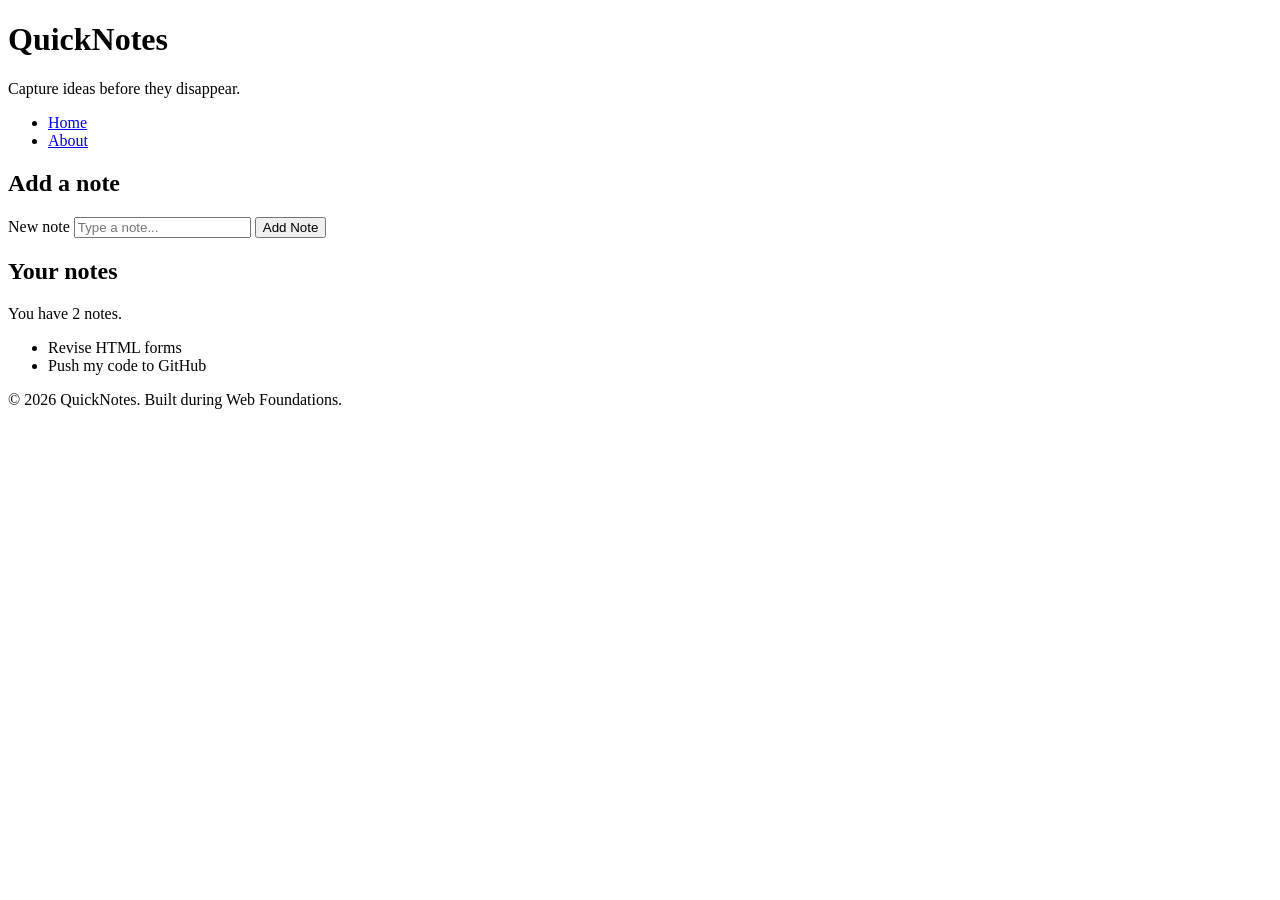
==== index.html @ 0b506798 "day1assingment day1" ====
<!DOCTYPE html>
<html lang="en">
  <head>
    <meta charset="UTF-8" />
    <meta name="viewport" content="width=device-width, initial-scale=1.0" />
    <title>QuickNotes</title>
  </head>
  <body>
    <header>
      <h1>QuickNotes</h1>
      <p>Capture ideas before they disappear.</p>
      <nav>
        <ul>
          <li><a href="index.html">Home</a></li>
          <li><a href="about.html">About</a></li>
        </ul>
      </nav>
    </header>

    <main>
      <section>
        <h2>Add a note</h2>
        <form id="note-form">
          <label for="note-input">New note</label>
          <input type="text" id="note-input" placeholder="Type a note..." />
          <button type="submit">Add Note</button>
        </form>
      </section>

      <section>
        <h2>Your notes</h2>
        <p id="note-count">You have 2 notes.</p>
        <ul id="notes-list">
          <li>Revise HTML forms</li>
          <li>Push my code to GitHub</li>
        </ul>
      </section>
    </main>

    <footer>
      <p>&copy; 2026 QuickNotes. Built during Web Foundations.</p>
    </footer>
  </body>
</html>
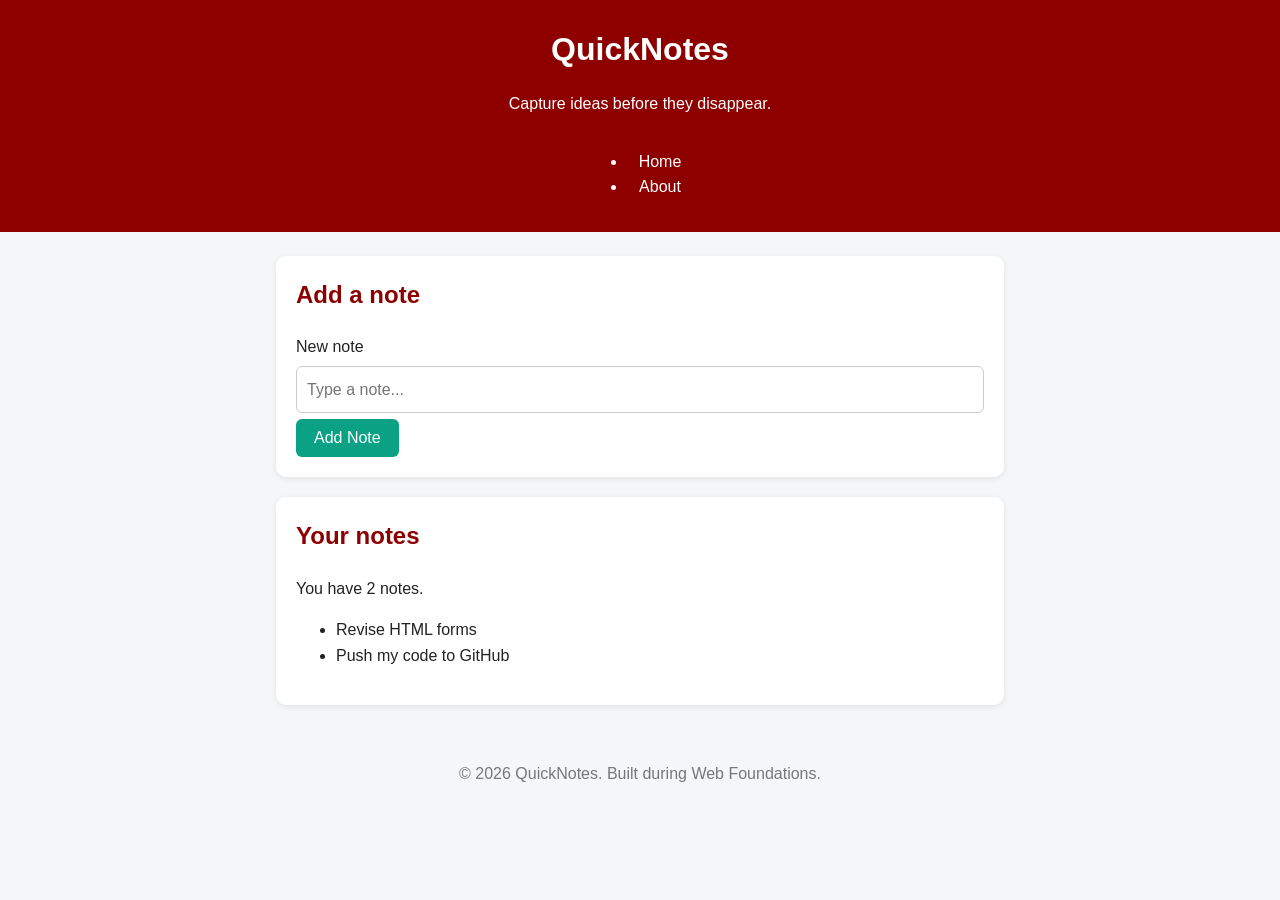
==== commit 8c4855f2: "day2assignments day2" ====
--- a/index.html
+++ b/index.html
@@ -4,6 +4,7 @@
     <meta charset="UTF-8" />
     <meta name="viewport" content="width=device-width, initial-scale=1.0" />
     <title>QuickNotes</title>
+    <link rel="stylesheet" href="style.css" />
   </head>
   <body>
     <header>
--- a/style.css
+++ b/style.css
@@ -0,0 +1,161 @@
+/* 1. Reset and base styles */
+*,
+*::before,
+*::after {
+  box-sizing: border-box;
+}
+ 
+body {
+  margin: 0;
+  font-family: "Segoe UI", Arial, sans-serif;
+  background-color: #f4f6f8;
+  color: #222;
+  line-height: 1.6;
+}
+ 
+/* 2. Header */
+header {
+  background-color: #8e0000;
+  color: white;
+  text-align: center;
+  padding: 24px 16px 16px;
+}
+ 
+header h1 {
+  margin: 0;
+}
+ 
+/* 3. Navigation with Flexbox */
+nav {
+  display: flex;
+  justify-content: center;
+  gap: 16px;
+  margin-top: 12px;
+}
+ 
+nav a {
+  color: white;
+  text-decoration: none;
+  padding: 6px 12px;
+  border-radius: 6px;
+  transition: background-color 0.2s ease;
+}
+ 
+nav a:hover {
+  background-color: rgba(255, 255, 255, 0.2);
+}
+ 
+/* 4. Main content and section cards */
+main {
+  max-width: 760px;
+  margin: 24px auto;
+  padding: 0 16px;
+}
+ 
+section {
+  background: white;
+  padding: 20px;
+  border-radius: 10px;
+  margin-bottom: 20px;
+  box-shadow: 0 2px 6px rgba(0, 0, 0, 0.08);
+}
+ 
+h2,
+h3 {
+  color: #8e0000;
+  margin-top: 0;
+}
+ 
+/* 5. Features as a responsive grid of cards */
+.features {
+  list-style: none;
+  padding: 0;
+  display: grid;
+  grid-template-columns: repeat(auto-fit, minmax(180px, 1fr));
+  gap: 12px;
+}
+ 
+.features li {
+  background-color: #e6f6f1;
+  border-left: 4px solid #0ba184;
+  padding: 12px;
+  border-radius: 6px;
+}
+ 
+/* 6. Shortcuts table */
+table {
+  width: 100%;
+  border-collapse: collapse; /* merge double borders into one */
+}
+ 
+th,
+td {
+  border: 1px solid #ddd;
+  padding: 8px 12px;
+  text-align: left;
+}
+ 
+th {
+  background-color: #f0f0f0;
+}
+ 
+/* 7. Forms */
+form {
+  display: flex;
+  flex-direction: column;
+  gap: 6px;
+}
+ 
+input,
+textarea {
+  width: 100%;
+  padding: 10px;
+  border: 1px solid #ccc;
+  border-radius: 6px;
+  font: inherit; /* use the page font instead of the browser default */
+}
+ 
+input:focus,
+textarea:focus {
+  outline: 2px solid #0ba184;
+  border-color: #0ba184;
+}
+ 
+button {
+  align-self: flex-start;
+  background-color: #0ba184;
+  color: white;
+  border: none;
+  padding: 10px 18px;
+  border-radius: 6px;
+  font-size: 1rem;
+  cursor: pointer;
+  transition: background-color 0.2s ease, transform 0.2s ease;
+}
+ 
+button:hover {
+  background-color: #088a70;
+  transform: translateY(-2px);
+}
+ 
+/* 8. Footer */
+footer {
+  text-align: center;
+  color: #777;
+  padding: 16px;
+}
+ 
+/* 9. Small screens */
+@media (max-width: 600px) {
+  header {
+    padding: 16px 12px 12px;
+  }
+ 
+  header h1 {
+    font-size: 1.6rem;
+  }
+ 
+  section {
+    padding: 16px;
+  }
+}
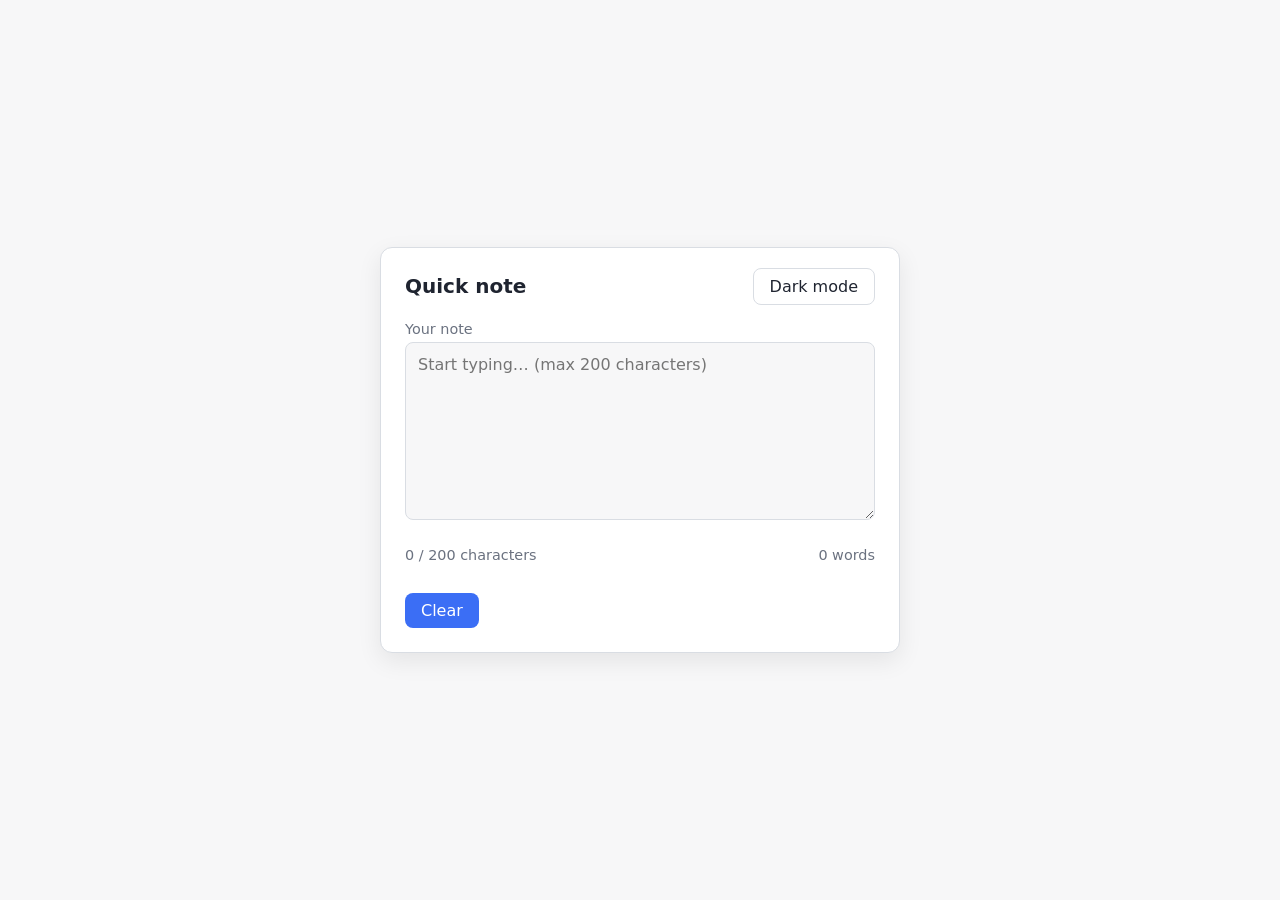
==== commit a563001a: "day4" ====
--- a/index.html
+++ b/index.html
@@ -1,45 +1,33 @@
 <!DOCTYPE html>
 <html lang="en">
-  <head>
-    <meta charset="UTF-8" />
-    <meta name="viewport" content="width=device-width, initial-scale=1.0" />
-    <title>QuickNotes</title>
-    <link rel="stylesheet" href="style.css" />
-  </head>
-  <body>
-    <header>
-      <h1>QuickNotes</h1>
-      <p>Capture ideas before they disappear.</p>
-      <nav>
-        <ul>
-          <li><a href="index.html">Home</a></li>
-          <li><a href="about.html">About</a></li>
-        </ul>
-      </nav>
+<head>
+  <meta charset="UTF-8" />
+  <meta name="viewport" content="width=device-width, initial-scale=1.0" />
+  <title>Day 4 — Note Pad</title>
+  <link rel="stylesheet" href="style.css" />
+  <script src="script.js" defer></script>
+</head>
+<body>
+  <main class="card">
+    <header class="card__header">
+      <h1>Quick note</h1>
+      <button id="theme-toggle" class="btn btn--ghost" type="button">Dark mode</button>
     </header>
 
-    <main>
-      <section>
-        <h2>Add a note</h2>
-        <form id="note-form">
-          <label for="note-input">New note</label>
-          <input type="text" id="note-input" placeholder="Type a note..." />
-          <button type="submit">Add Note</button>
-        </form>
-      </section>
+    <label for="note-text">Your note</label>
+    <textarea
+      id="note-text"
+      name="note-text"
+      rows="8"
+      placeholder="Start typing… (max 200 characters)"
+    ></textarea>
 
-      <section>
-        <h2>Your notes</h2>
-        <p id="note-count">You have 2 notes.</p>
-        <ul id="notes-list">
-          <li>Revise HTML forms</li>
-          <li>Push my code to GitHub</li>
-        </ul>
-      </section>
-    </main>
+    <div class="counters">
+      <p id="char-count" aria-live="polite">0 / 200 characters</p>
+      <p id="word-count" aria-live="polite">0 words</p>
+    </div>
 
-    <footer>
-      <p>&copy; 2026 QuickNotes. Built during Web Foundations.</p>
-    </footer>
-  </body>
+    <button id="clear-btn" class="btn" type="button">Clear</button>
+  </main>
+</body>
 </html>
--- a/style.css
+++ b/style.css
@@ -1,161 +1,120 @@
-/* 1. Reset and base styles */
-*,
-*::before,
-*::after {
-  box-sizing: border-box;
-}
- 
-body {
-  margin: 0;
-  font-family: "Segoe UI", Arial, sans-serif;
-  background-color: #f4f6f8;
-  color: #222;
-  line-height: 1.6;
-}
- 
-/* 2. Header */
-header {
-  background-color: #8e0000;
-  color: white;
-  text-align: center;
-  padding: 24px 16px 16px;
-}
- 
-header h1 {
-  margin: 0;
-}
- 
-/* 3. Navigation with Flexbox */
-nav {
-  display: flex;
-  justify-content: center;
-  gap: 16px;
-  margin-top: 12px;
-}
- 
-nav a {
-  color: white;
-  text-decoration: none;
-  padding: 6px 12px;
-  border-radius: 6px;
-  transition: background-color 0.2s ease;
-}
- 
-nav a:hover {
-  background-color: rgba(255, 255, 255, 0.2);
-}
- 
-/* 4. Main content and section cards */
-main {
-  max-width: 760px;
-  margin: 24px auto;
-  padding: 0 16px;
-}
- 
-section {
-  background: white;
-  padding: 20px;
-  border-radius: 10px;
-  margin-bottom: 20px;
-  box-shadow: 0 2px 6px rgba(0, 0, 0, 0.08);
-}
- 
-h2,
-h3 {
-  color: #8e0000;
-  margin-top: 0;
-}
- 
-/* 5. Features as a responsive grid of cards */
-.features {
-  list-style: none;
-  padding: 0;
-  display: grid;
-  grid-template-columns: repeat(auto-fit, minmax(180px, 1fr));
-  gap: 12px;
-}
- 
-.features li {
-  background-color: #e6f6f1;
-  border-left: 4px solid #0ba184;
-  padding: 12px;
-  border-radius: 6px;
-}
- 
-/* 6. Shortcuts table */
-table {
-  width: 100%;
-  border-collapse: collapse; /* merge double borders into one */
-}
- 
-th,
-td {
-  border: 1px solid #ddd;
-  padding: 8px 12px;
-  text-align: left;
-}
- 
-th {
-  background-color: #f0f0f0;
-}
- 
-/* 7. Forms */
-form {
-  display: flex;
-  flex-direction: column;
-  gap: 6px;
-}
- 
-input,
-textarea {
-  width: 100%;
-  padding: 10px;
-  border: 1px solid #ccc;
-  border-radius: 6px;
-  font: inherit; /* use the page font instead of the browser default */
-}
- 
-input:focus,
-textarea:focus {
-  outline: 2px solid #0ba184;
-  border-color: #0ba184;
-}
- 
-button {
-  align-self: flex-start;
-  background-color: #0ba184;
-  color: white;
-  border: none;
-  padding: 10px 18px;
-  border-radius: 6px;
-  font-size: 1rem;
-  cursor: pointer;
-  transition: background-color 0.2s ease, transform 0.2s ease;
-}
- 
-button:hover {
-  background-color: #088a70;
-  transform: translateY(-2px);
-}
- 
-/* 8. Footer */
-footer {
-  text-align: center;
-  color: #777;
-  padding: 16px;
-}
- 
-/* 9. Small screens */
-@media (max-width: 600px) {
-  header {
-    padding: 16px 12px 12px;
-  }
- 
-  header h1 {
-    font-size: 1.6rem;
-  }
- 
-  section {
-    padding: 16px;
-  }
-}
+:root {
+  --bg: #f7f7f8;
+  --text: #1f2430;
+  --card-bg: #ffffff;
+  --border: #d9dde3;
+  --accent: #3b6ef5;
+  --muted: #6b7280;
+}
+
+body.dark {
+  --bg: #14161a;
+  --text: #e8eaed;
+  --card-bg: #1e2127;
+  --border: #343a43;
+  --accent: #7aa2ff;
+  --muted: #9aa1ac;
+}
+
+* {
+  box-sizing: border-box;
+}
+
+body {
+  margin: 0;
+  min-height: 100vh;
+  display: flex;
+  align-items: center;
+  justify-content: center;
+  padding: 1.5rem;
+  background: var(--bg);
+  color: var(--text);
+  font-family: system-ui, -apple-system, "Segoe UI", sans-serif;
+  transition: background 0.2s ease, color 0.2s ease;
+}
+
+.card {
+  width: 100%;
+  max-width: 520px;
+  background: var(--card-bg);
+  border: 1px solid var(--border);
+  border-radius: 12px;
+  padding: 1.25rem 1.5rem 1.5rem;
+  box-shadow: 0 8px 24px rgba(0, 0, 0, 0.08);
+  transition: background 0.2s ease, border-color 0.2s ease;
+}
+
+.card__header {
+  display: flex;
+  align-items: center;
+  justify-content: space-between;
+  gap: 0.75rem;
+  margin-bottom: 1rem;
+}
+
+h1 {
+  font-size: 1.25rem;
+  margin: 0;
+}
+
+label {
+  display: block;
+  margin-bottom: 0.35rem;
+  font-size: 0.9rem;
+  color: var(--muted);
+}
+
+textarea {
+  width: 100%;
+  resize: vertical;
+  padding: 0.75rem;
+  font: inherit;
+  color: var(--text);
+  background: var(--bg);
+  border: 1px solid var(--border);
+  border-radius: 8px;
+  outline: none;
+}
+
+textarea:focus {
+  border-color: var(--accent);
+}
+
+.counters {
+  display: flex;
+  justify-content: space-between;
+  gap: 1rem;
+  margin: 0.5rem 0 1rem;
+  font-size: 0.9rem;
+  color: var(--muted);
+}
+
+#char-count.warning {
+  color: orange;
+}
+
+#char-count.over {
+  color: red;
+  font-weight: bold;
+}
+
+.btn {
+  display: inline-block;
+  padding: 0.5rem 1rem;
+  font: inherit;
+  color: #fff;
+  background: var(--accent);
+  border: none;
+  border-radius: 8px;
+  cursor: pointer;
+}
+
+.btn--ghost {
+  color: var(--text);
+  background: transparent;
+  border: 1px solid var(--border);
+}
+
+.btn:hover {
+  opacity: 0.9;
+}
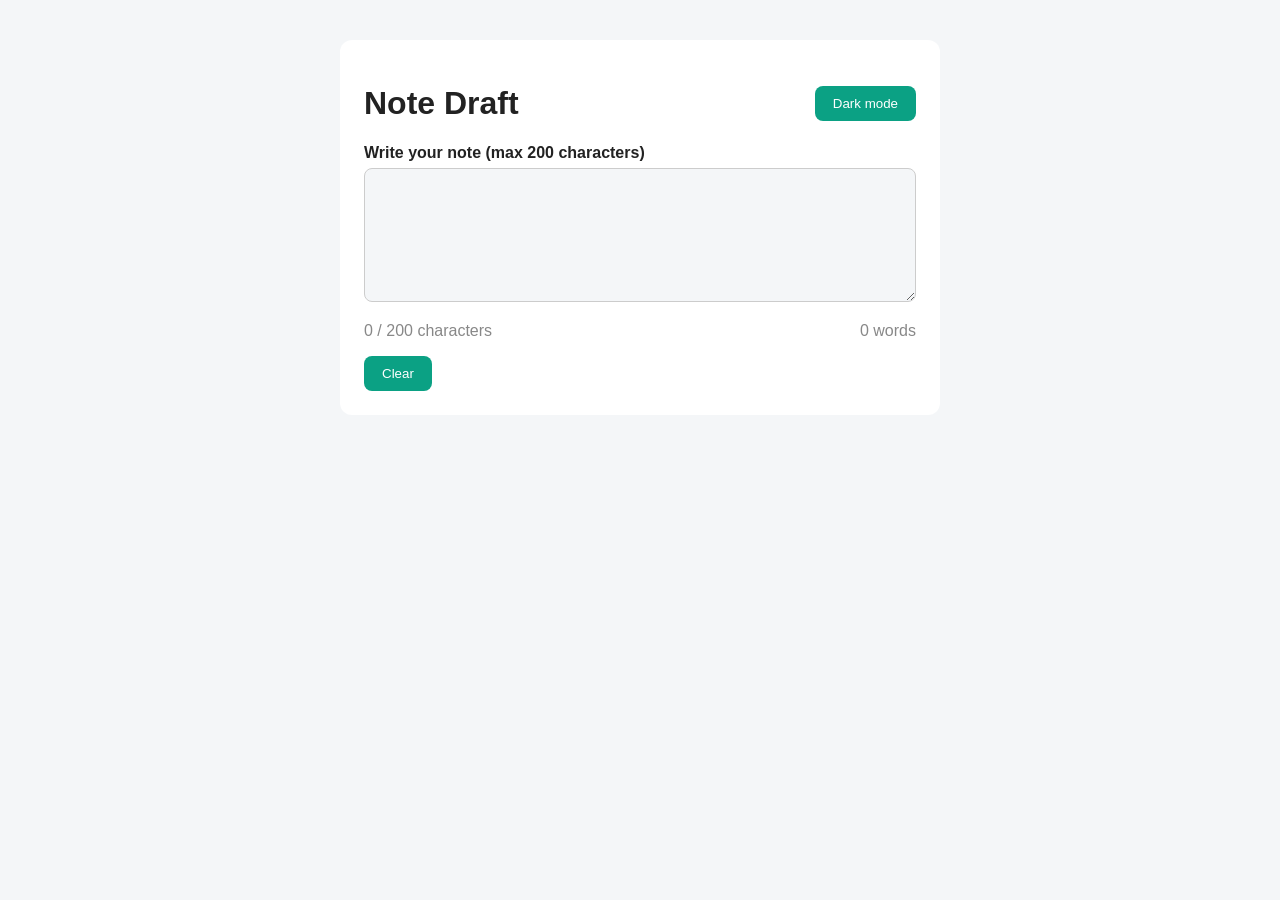
==== commit 0ae60049: "Day4/" ====
--- a/index.html
+++ b/index.html
@@ -1,33 +1,28 @@
 <!DOCTYPE html>
 <html lang="en">
-<head>
-  <meta charset="UTF-8" />
-  <meta name="viewport" content="width=device-width, initial-scale=1.0" />
-  <title>Day 4 — Note Pad</title>
-  <link rel="stylesheet" href="style.css" />
-  <script src="script.js" defer></script>
-</head>
-<body>
-  <main class="card">
-    <header class="card__header">
-      <h1>Quick note</h1>
-      <button id="theme-toggle" class="btn btn--ghost" type="button">Dark mode</button>
-    </header>
-
-    <label for="note-text">Your note</label>
-    <textarea
-      id="note-text"
-      name="note-text"
-      rows="8"
-      placeholder="Start typing… (max 200 characters)"
-    ></textarea>
-
-    <div class="counters">
-      <p id="char-count" aria-live="polite">0 / 200 characters</p>
-      <p id="word-count" aria-live="polite">0 words</p>
-    </div>
-
-    <button id="clear-btn" class="btn" type="button">Clear</button>
-  </main>
-</body>
-</html>+  <head>
+    <meta charset="UTF-8" />
+    <meta name="viewport" content="width=device-width, initial-scale=1.0" />
+    <title>Note Draft</title>
+    <link rel="stylesheet" href="style.css" />
+    <script src="script.js" defer></script>
+  </head>
+  <body>
+    <main>
+      <div class="top-bar">
+        <h1>Note Draft</h1>
+        <button type="button" id="theme-toggle">Dark mode</button>
+      </div>
+ 
+      <label for="note-text">Write your note (max 200 characters)</label>
+      <textarea id="note-text" rows="6"></textarea>
+ 
+      <div class="counters">
+        <p id="char-count">0 / 200 characters</p>
+        <p id="word-count">0 words</p>
+      </div>
+ 
+      <button type="button" id="clear-btn">Clear</button>
+    </main>
+  </body>
+</html
--- a/style.css
+++ b/style.css
@@ -1,120 +1,83 @@
 :root {
-  --bg: #f7f7f8;
-  --text: #1f2430;
-  --card-bg: #ffffff;
-  --border: #d9dde3;
-  --accent: #3b6ef5;
-  --muted: #6b7280;
+  --bg: #f4f6f8;
+  --card: #ffffff;
+  --text: #222222;
+  --border: #cccccc;
+  --accent: #0ba184;
 }
-
+ 
 body.dark {
-  --bg: #14161a;
-  --text: #e8eaed;
-  --card-bg: #1e2127;
-  --border: #343a43;
-  --accent: #7aa2ff;
-  --muted: #9aa1ac;
+  --bg: #121212;
+  --card: #1e1e1e;
+  --text: #eeeeee;
+  --border: #444444;
+  --accent: #34d3b1;
 }
-
-* {
+ 
+*,
+*::before,
+*::after {
   box-sizing: border-box;
 }
-
+ 
 body {
   margin: 0;
-  min-height: 100vh;
-  display: flex;
-  align-items: center;
-  justify-content: center;
-  padding: 1.5rem;
+  font-family: "Segoe UI", Arial, sans-serif;
   background: var(--bg);
   color: var(--text);
-  font-family: system-ui, -apple-system, "Segoe UI", sans-serif;
-  transition: background 0.2s ease, color 0.2s ease;
+  transition: background 0.3s ease, color 0.3s ease;
 }
-
-.card {
-  width: 100%;
-  max-width: 520px;
-  background: var(--card-bg);
-  border: 1px solid var(--border);
+ 
+main {
+  max-width: 600px;
+  margin: 40px auto;
+  padding: 24px;
+  background: var(--card);
   border-radius: 12px;
-  padding: 1.25rem 1.5rem 1.5rem;
-  box-shadow: 0 8px 24px rgba(0, 0, 0, 0.08);
-  transition: background 0.2s ease, border-color 0.2s ease;
 }
-
-.card__header {
+ 
+.top-bar {
   display: flex;
+  justify-content: space-between;
   align-items: center;
-  justify-content: space-between;
-  gap: 0.75rem;
-  margin-bottom: 1rem;
 }
-
-h1 {
-  font-size: 1.25rem;
-  margin: 0;
-}
-
+ 
 label {
   display: block;
-  margin-bottom: 0.35rem;
-  font-size: 0.9rem;
-  color: var(--muted);
+  font-weight: bold;
+  margin-bottom: 6px;
 }
-
+ 
 textarea {
   width: 100%;
-  resize: vertical;
-  padding: 0.75rem;
-  font: inherit;
-  color: var(--text);
-  background: var(--bg);
+  padding: 12px;
   border: 1px solid var(--border);
   border-radius: 8px;
-  outline: none;
+  background: var(--bg);
+  color: var(--text);
+  font: inherit;
 }
-
-textarea:focus {
-  border-color: var(--accent);
-}
-
+ 
 .counters {
   display: flex;
   justify-content: space-between;
-  gap: 1rem;
-  margin: 0.5rem 0 1rem;
-  font-size: 0.9rem;
-  color: var(--muted);
+  color: #888;
 }
-
-#char-count.warning {
-  color: orange;
+ 
+.warning {
+  color: #d97706;
 }
-
-#char-count.over {
-  color: red;
+ 
+.over {
+  color: #b91c1c;
   font-weight: bold;
 }
-
-.btn {
-  display: inline-block;
-  padding: 0.5rem 1rem;
-  font: inherit;
-  color: #fff;
+ 
+button {
   background: var(--accent);
+  color: white;
   border: none;
+  padding: 10px 18px;
   border-radius: 8px;
   cursor: pointer;
-}
-
-.btn--ghost {
-  color: var(--text);
-  background: transparent;
-  border: 1px solid var(--border);
-}
-
-.btn:hover {
-  opacity: 0.9;
 }
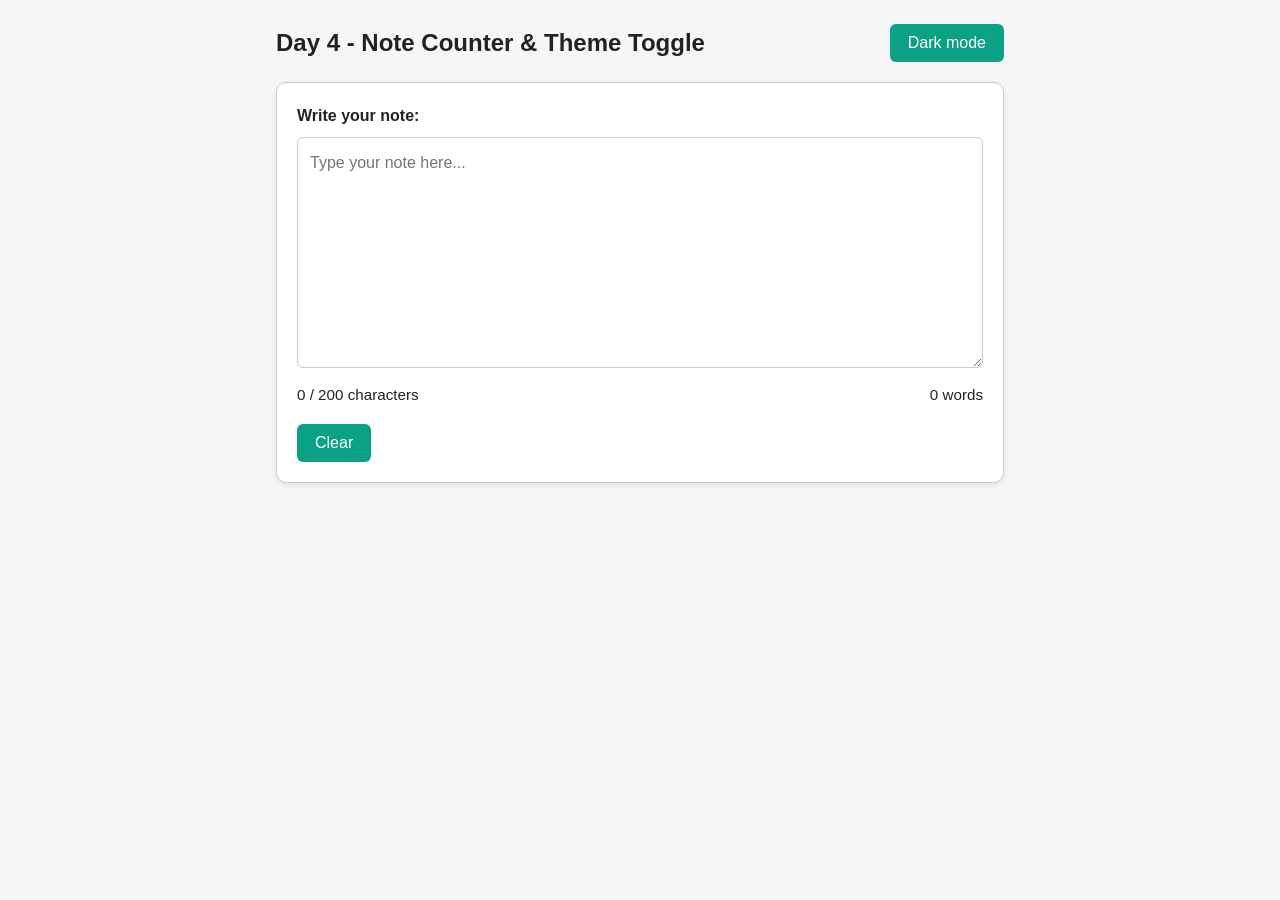
==== commit 52f692bd: "DAY 4" ====
--- a/index.html
+++ b/index.html
@@ -1,28 +1,32 @@
 <!DOCTYPE html>
 <html lang="en">
-  <head>
-    <meta charset="UTF-8" />
-    <meta name="viewport" content="width=device-width, initial-scale=1.0" />
-    <title>Note Draft</title>
-    <link rel="stylesheet" href="style.css" />
+<head>
+    <meta charset="UTF-8">
+    <meta name="viewport" content="width=device-width, initial-scale=1.0">
+    <title>Day 4 - Live Character & Word Counter</title>
+    <link rel="stylesheet" href="style.css">
     <script src="script.js" defer></script>
-  </head>
-  <body>
+</head>
+<body>
+    <header>
+        <h1>Day 4 - Note Counter & Theme Toggle</h1>
+        <button id="theme-toggle" type="button">Dark mode</button>
+    </header>
+
     <main>
-      <div class="top-bar">
-        <h1>Note Draft</h1>
-        <button type="button" id="theme-toggle">Dark mode</button>
-      </div>
- 
-      <label for="note-text">Write your note (max 200 characters)</label>
-      <textarea id="note-text" rows="6"></textarea>
- 
-      <div class="counters">
-        <p id="char-count">0 / 200 characters</p>
-        <p id="word-count">0 words</p>
-      </div>
- 
-      <button type="button" id="clear-btn">Clear</button>
+        <div class="note-container">
+            <label for="note-text">Write your note:</label>
+            <textarea id="note-text" name="note-text" rows="8" placeholder="Type your note here..."></textarea>
+            
+            <div class="counter-container">
+                <p id="char-count">0 / 200 characters</p>
+                <p id="word-count">0 words</p>
+            </div>
+
+            <div class="button-container">
+                <button id="clear-btn" type="button">Clear</button>
+            </div>
+        </div>
     </main>
-  </body>
-</html+</body>
+</html>
--- a/style.css
+++ b/style.css
@@ -1,83 +1,130 @@
+/* Theme variables on :root */
 :root {
-  --bg: #f4f6f8;
-  --card: #ffffff;
-  --text: #222222;
-  --border: #cccccc;
-  --accent: #0ba184;
+    --bg-color: #f4f6f8;
+    --text-color: #222222;
+    --surface-color: #ffffff;
+    --border-color: #cccccc;
+    --primary-color: #0ba184;
+    --primary-hover: #088a70;
 }
- 
+
+/* Dark mode variable overrides */
 body.dark {
-  --bg: #121212;
-  --card: #1e1e1e;
-  --text: #eeeeee;
-  --border: #444444;
-  --accent: #34d3b1;
+    --bg-color: #1a1a1a;
+    --text-color: #f0f0f0;
+    --surface-color: #2a2a2a;
+    --border-color: #444444;
+    --primary-color: #14b8a6;
+    --primary-hover: #0d9488;
 }
- 
+
 *,
 *::before,
 *::after {
-  box-sizing: border-box;
+    box-sizing: border-box;
 }
- 
+
 body {
-  margin: 0;
-  font-family: "Segoe UI", Arial, sans-serif;
-  background: var(--bg);
-  color: var(--text);
-  transition: background 0.3s ease, color 0.3s ease;
+    margin: 0;
+    padding: 0;
+    font-family: "Segoe UI", Arial, sans-serif;
+    background-color: var(--bg-color);
+    color: var(--text-color);
+    line-height: 1.6;
+    transition: background-color 0.3s ease, color 0.3s ease;
 }
- 
+
+header {
+    display: flex;
+    justify-content: space-between;
+    align-items: center;
+    max-width: 760px;
+    margin: 24px auto 0;
+    padding: 0 16px;
+}
+
+header h1 {
+    margin: 0;
+    font-size: 1.5rem;
+}
+
 main {
-  max-width: 600px;
-  margin: 40px auto;
-  padding: 24px;
-  background: var(--card);
-  border-radius: 12px;
+    max-width: 760px;
+    margin: 20px auto;
+    padding: 0 16px;
 }
- 
-.top-bar {
-  display: flex;
-  justify-content: space-between;
-  align-items: center;
+
+.note-container {
+    background-color: var(--surface-color);
+    border: 1px solid var(--border-color);
+    border-radius: 10px;
+    padding: 20px;
+    box-shadow: 0 2px 6px rgba(0, 0, 0, 0.08);
 }
- 
+
 label {
-  display: block;
-  font-weight: bold;
-  margin-bottom: 6px;
+    display: block;
+    font-weight: 600;
+    margin-bottom: 8px;
 }
- 
+
 textarea {
-  width: 100%;
-  padding: 12px;
-  border: 1px solid var(--border);
-  border-radius: 8px;
-  background: var(--bg);
-  color: var(--text);
-  font: inherit;
+    width: 100%;
+    padding: 12px;
+    background-color: var(--surface-color);
+    color: var(--text-color);
+    border: 1px solid var(--border-color);
+    border-radius: 6px;
+    font: inherit;
+    resize: vertical;
+    min-height: 150px;
+    transition: border-color 0.2s ease, background-color 0.3s ease, color 0.3s ease;
 }
- 
-.counters {
-  display: flex;
-  justify-content: space-between;
-  color: #888;
+
+textarea:focus {
+    outline: 2px solid var(--primary-color);
+    border-color: var(--primary-color);
 }
- 
+
+.counter-container {
+    display: flex;
+    justify-content: space-between;
+    align-items: center;
+    margin-top: 8px;
+    font-size: 0.95rem;
+}
+
+.counter-container p {
+    margin: 0;
+}
+
+/* Character counter states */
 .warning {
-  color: #d97706;
+    color: orange;
 }
- 
+
 .over {
-  color: #b91c1c;
-  font-weight: bold;
+    color: red;
+    font-weight: bold;
 }
- 
+
+.button-container {
+    margin-top: 16px;
+}
+
 button {
-  background: var(--accent);
-  color: white;
-  border: none;
-  padding: 10px 18px;
-  border-radius: 8px;
-  cursor: pointer;
+    background-color: var(--primary-color);
+    color: #ffffff;
+    border: none;
+    padding: 10px 18px;
+    border-radius: 6px;
+    font-size: 1rem;
+    font-family: inherit;
+    cursor: pointer;
+    transition: background-color 0.2s ease, transform 0.2s ease;
+}
+
+button:hover {
+    background-color: var(--primary-hover);
+    transform: translateY(-1px);
 }
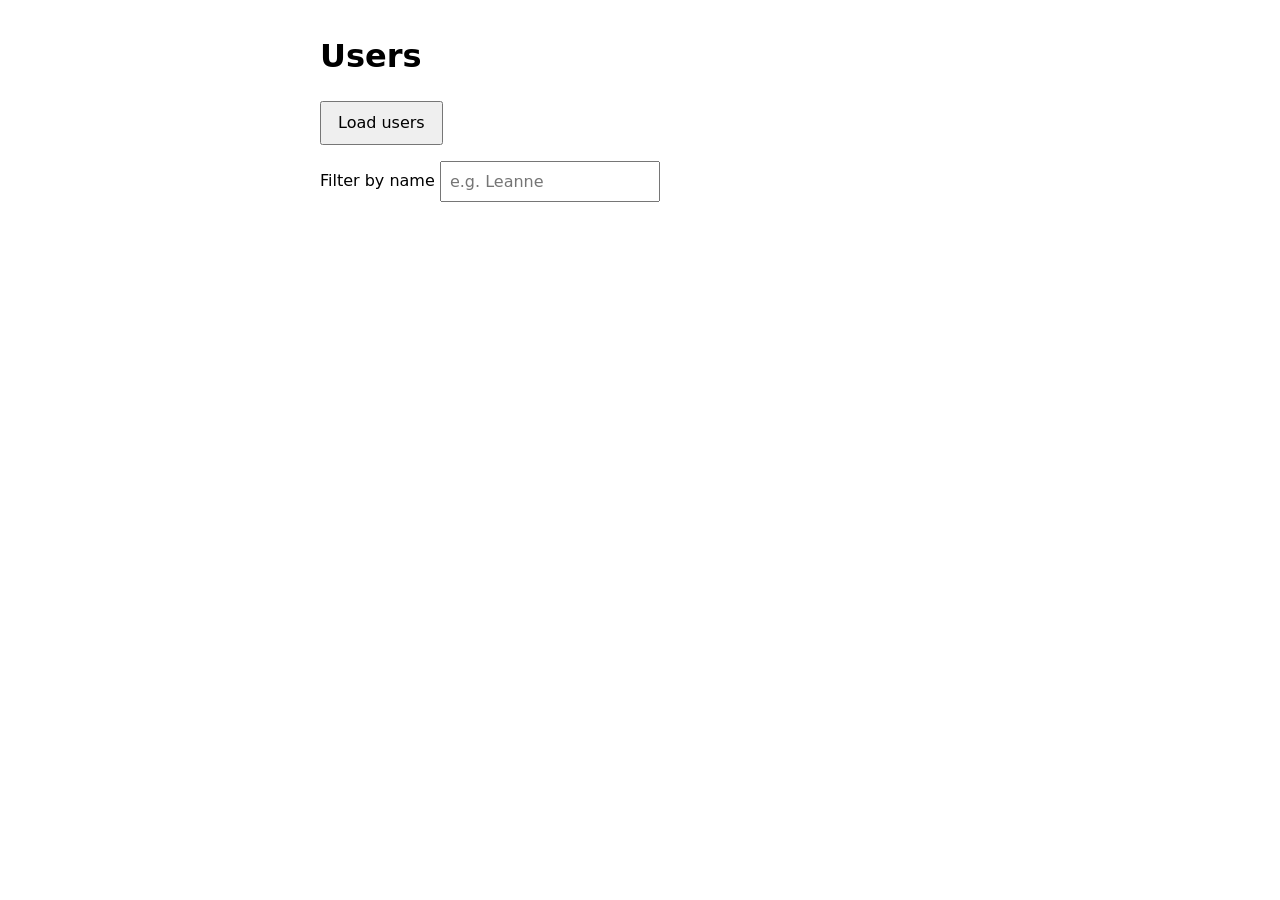
==== commit d4379d32: "day5" ====
--- a/index.html
+++ b/index.html
@@ -1,32 +1,49 @@
 <!DOCTYPE html>
 <html lang="en">
 <head>
-    <meta charset="UTF-8">
-    <meta name="viewport" content="width=device-width, initial-scale=1.0">
-    <title>Day 4 - Live Character & Word Counter</title>
-    <link rel="stylesheet" href="style.css">
-    <script src="script.js" defer></script>
+  <meta charset="UTF-8">
+  <meta name="viewport" content="width=device-width, initial-scale=1">
+  <title>Day 5 — Users</title>
+  <style>
+    body {
+      font-family: system-ui, -apple-system, "Segoe UI", sans-serif;
+      max-width: 40rem;
+      margin: 2rem auto;
+      padding: 0 1rem;
+      line-height: 1.5;
+    }
+    button { padding: 0.5rem 1rem; font: inherit; cursor: pointer; }
+    button:disabled { cursor: not-allowed; opacity: 0.6; }
+    input { padding: 0.4rem 0.5rem; font: inherit; }
+    #status { min-height: 1.5em; font-style: italic; color: #444; }
+    #status.error { color: #b00020; font-style: normal; }
+    #users-list { list-style: none; padding: 0; }
+    #users-list li {
+      border: 1px solid #ddd;
+      border-radius: 8px;
+      padding: 0.75rem 1rem;
+      margin-bottom: 0.75rem;
+    }
+    #users-list h2 { margin: 0 0 0.25rem; font-size: 1.1rem; }
+    #users-list p { margin: 0.15rem 0; font-size: 0.9rem; color: #333; }
+  </style>
 </head>
 <body>
-    <header>
-        <h1>Day 4 - Note Counter & Theme Toggle</h1>
-        <button id="theme-toggle" type="button">Dark mode</button>
-    </header>
+  <h1>Users</h1>
 
-    <main>
-        <div class="note-container">
-            <label for="note-text">Write your note:</label>
-            <textarea id="note-text" name="note-text" rows="8" placeholder="Type your note here..."></textarea>
-            
-            <div class="counter-container">
-                <p id="char-count">0 / 200 characters</p>
-                <p id="word-count">0 words</p>
-            </div>
+  <p>
+    <button id="load-users" type="button">Load users</button>
+  </p>
 
-            <div class="button-container">
-                <button id="clear-btn" type="button">Clear</button>
-            </div>
-        </div>
-    </main>
+  <p>
+    <label for="filter-input">Filter by name</label>
+    <input id="filter-input" type="text" placeholder="e.g. Leanne" autocomplete="off">
+  </p>
+
+  <p id="status" role="status" aria-live="polite"></p>
+
+  <ul id="users-list"></ul>
+
+  <script src="users.js" defer></script>
 </body>
 </html>
